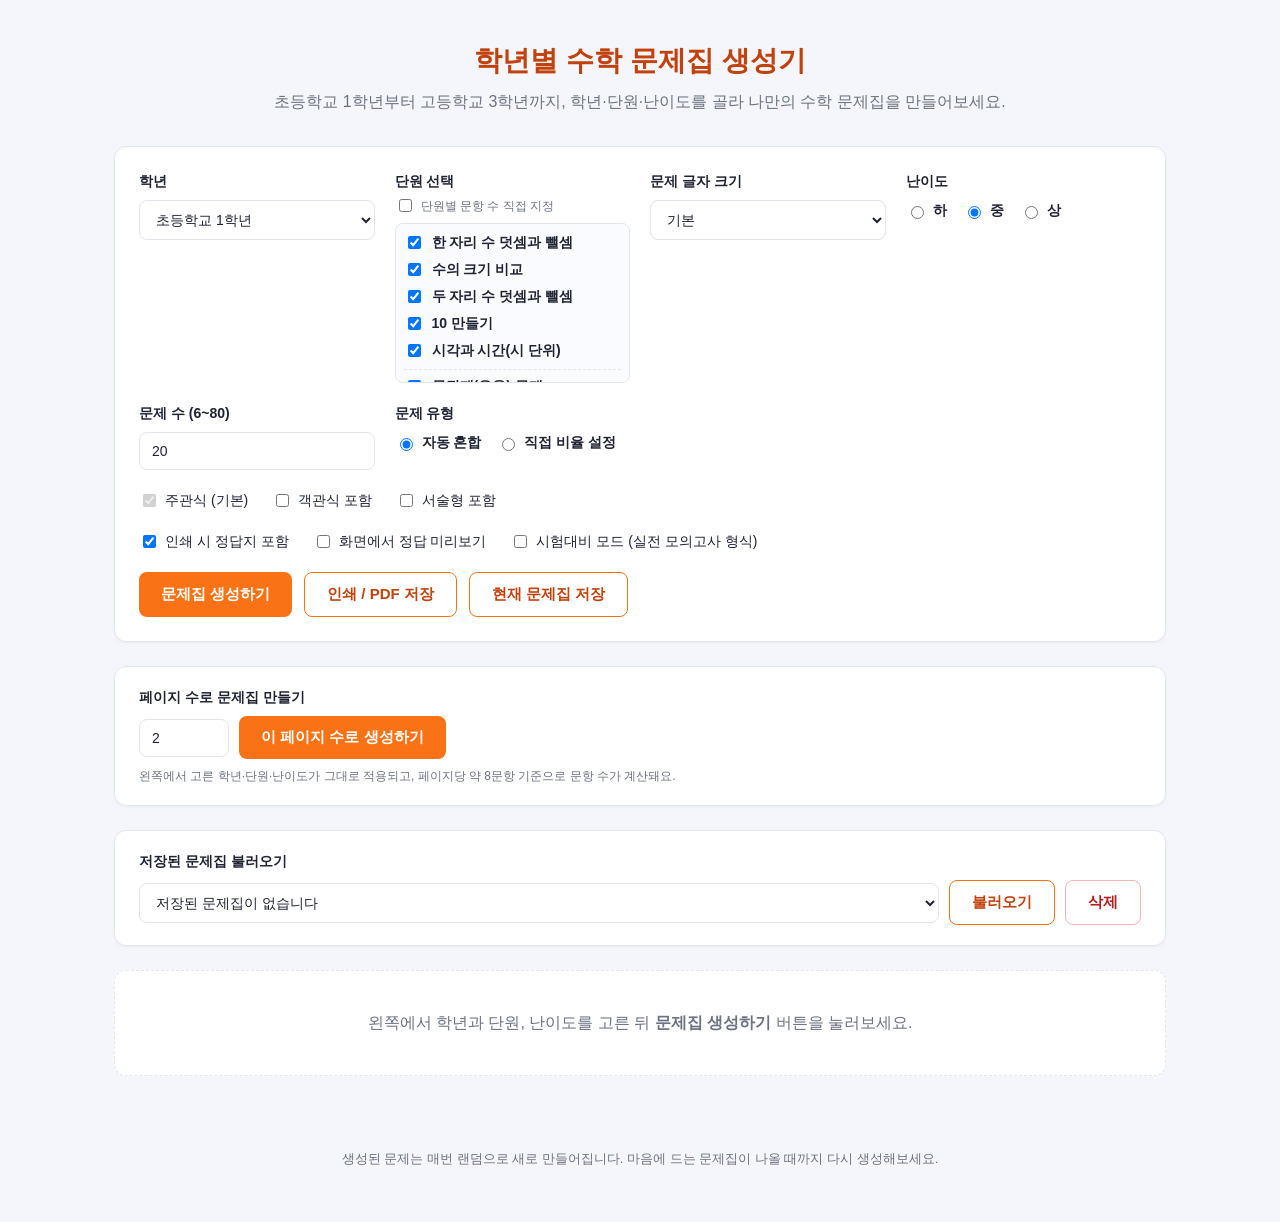
==== index.html @ 893dd8e0 "Initial commit: 학년별 수학 문제집 생성기" ====
<!doctype html>
<html lang="ko">
<head>
<meta charset="UTF-8">
<meta name="viewport" content="width=device-width, initial-scale=1.0">
<title>학년별 수학 문제집 생성기</title>
<link rel="stylesheet" href="style.css">
</head>
<body>
  <header class="site-header no-print">
    <h1>학년별 수학 문제집 생성기</h1>
    <p class="subtitle">초등학교 1학년부터 고등학교 3학년까지, 학년·단원·난이도를 골라 나만의 수학 문제집을 만들어보세요.</p>
  </header>

  <main>
    <section class="control-panel no-print">
      <div class="field">
        <label for="gradeSelect">학년</label>
        <select id="gradeSelect"></select>
      </div>

      <div class="field">
        <label>단원 선택</label>
        <label class="inline-check"><input type="checkbox" id="customCountMode"> 단원별 문항 수 직접 지정</label>
        <div id="topicList" class="topic-list"></div>
      </div>

      <div class="field">
        <label for="fontSizeSelect">문제 글자 크기</label>
        <select id="fontSizeSelect">
          <option value="normal">기본</option>
          <option value="large">크게 (저학년 추천)</option>
          <option value="xlarge">매우 크게</option>
        </select>
      </div>

      <div class="field" id="difficultyField">
        <label>난이도</label>
        <div class="radio-row">
          <label><input type="radio" name="difficulty" value="easy"> 하</label>
          <label><input type="radio" name="difficulty" value="medium" checked> 중</label>
          <label><input type="radio" name="difficulty" value="hard"> 상</label>
        </div>
        <p class="hint exam-only">시험대비 모드에서는 난이도가 하/중/상 비율로 자동 혼합됩니다.</p>
      </div>

      <div class="field" id="countModeField">
        <label for="countInput">문제 수 (6~80)</label>
        <input type="number" id="countInput" value="20" min="6" max="80">
      </div>

      <div class="field">
        <label>문제 유형</label>
        <div class="radio-row">
          <label><input type="radio" name="typeMode" value="auto" checked> 자동 혼합</label>
          <label><input type="radio" name="typeMode" value="manual"> 직접 비율 설정</label>
        </div>
      </div>

      <div class="field checkbox-field">
        <label><input type="checkbox" checked disabled> 주관식 (기본)</label>
        <label><input type="checkbox" id="typeChoice"> 객관식 포함</label>
        <label><input type="checkbox" id="typeEssay"> 서술형 포함</label>
      </div>

      <div class="field hidden" id="typeManualField">
        <label>유형 비율 직접 설정 (%)</label>
        <div class="type-ratio-row">
          <span>객관식 <input type="number" id="mcPercent" value="30" min="0" max="100" disabled> %</span>
          <span>서술형 <input type="number" id="essayPercent" value="20" min="0" max="100" disabled> %</span>
        </div>
        <p class="hint">나머지는 주관식으로 채워져요. 객관식은 답이 숫자·단위로 끝나는 문제에만 자동 적용돼요.</p>
      </div>

      <div class="field checkbox-field">
        <label><input type="checkbox" id="includeAnswers" checked> 인쇄 시 정답지 포함</label>
        <label><input type="checkbox" id="previewAnswers"> 화면에서 정답 미리보기</label>
        <label><input type="checkbox" id="examMode"> 시험대비 모드 (실전 모의고사 형식)</label>
      </div>

      <div class="button-row">
        <button id="generateBtn" class="btn primary">문제집 생성하기</button>
        <button id="printBtn" class="btn secondary">인쇄 / PDF 저장</button>
        <button id="saveBtn" class="btn secondary">현재 문제집 저장</button>
      </div>
    </section>

    <section class="panel-section no-print" id="pagePanel">
      <div class="field">
        <label for="pageSectionInput">페이지 수로 문제집 만들기</label>
        <div class="page-row">
          <input type="number" id="pageSectionInput" value="2" min="1" max="8">
          <button id="generatePagesBtn" class="btn primary">이 페이지 수로 생성하기</button>
        </div>
        <p class="hint">왼쪽에서 고른 학년·단원·난이도가 그대로 적용되고, 페이지당 약 8문항 기준으로 문항 수가 계산돼요.</p>
      </div>
    </section>

    <section class="panel-section no-print">
      <div class="field">
        <label for="savedList">저장된 문제집 불러오기</label>
        <div class="saved-row">
          <select id="savedList"><option value="">저장된 문제집이 없습니다</option></select>
          <button id="loadSavedBtn" class="btn secondary">불러오기</button>
          <button id="deleteSavedBtn" class="btn secondary danger">삭제</button>
        </div>
      </div>
    </section>

    <div id="emptyState" class="empty-state">
      왼쪽에서 학년과 단원, 난이도를 고른 뒤 <b>문제집 생성하기</b> 버튼을 눌러보세요.
    </div>

    <section id="worksheetSection" class="worksheet-section hidden">
      <div id="coverPage" class="sheet cover-page">
        <div class="cover-band"></div>
        <span id="coverBadge" class="cover-badge"></span>
        <h1 id="coverTitle" class="cover-title"></h1>
        <p id="coverSubtitle" class="cover-subtitle"></p>
        <div class="cover-divider"></div>
        <div class="cover-student">
          <div class="cover-field"><span>학교</span><i></i></div>
          <div class="cover-field"><span>학년 / 반</span><i></i></div>
          <div class="cover-field"><span>이름</span><i></i></div>
          <div class="cover-field"><span>날짜</span><i></i></div>
        </div>
        <p id="coverFooter" class="cover-footer"></p>
      </div>

      <div class="sheet">
        <h2 id="worksheetTitle"></h2>
        <div class="meta-row">
          <p id="worksheetMeta" class="meta-text"></p>
          <div class="student-info">
            <span>이름: ________________</span>
            <span class="exam-only">수험번호: ________________</span>
            <span>날짜: ________________</span>
            <span>점수: ________________</span>
          </div>
        </div>
        <div id="problemList"></div>
      </div>

      <div id="answerSheet" class="sheet answer-sheet">
        <h3 id="answerGradeLabel"></h3>
        <div id="answerList" class="answer-grid"></div>
      </div>
    </section>
  </main>

  <footer class="site-footer no-print">
    <p>생성된 문제는 매번 랜덤으로 새로 만들어집니다. 마음에 드는 문제집이 나올 때까지 다시 생성해보세요.</p>
  </footer>

  <script src="data.js"></script>
  <script src="app.js"></script>
</body>
</html>
---- style.css ----
:root {
  --accent: #4f46e5;
  --accent-dark: #3730a3;
  --accent-bg: #eef0ff;
  --bg: #f5f6fb;
  --card-bg: #ffffff;
  --text: #1f2333;
  --text-muted: #6b7280;
  --border: #e2e4ee;
  --radius: 12px;
  transition: color 0.15s ease;
}

/* 학교급별 테마 색상 */
body.theme-elementary {
  --accent: #f97316;
  --accent-dark: #c2410c;
  --accent-bg: #fff3e8;
}
body.theme-middle {
  --accent: #2563eb;
  --accent-dark: #1e40af;
  --accent-bg: #eaf1ff;
}
body.theme-high {
  --accent: #7c3aed;
  --accent-dark: #5b21b6;
  --accent-bg: #f4efff;
}

* { box-sizing: border-box; }

body {
  margin: 0;
  font-family: "Apple SD Gothic Neo", "Malgun Gothic", "Noto Sans KR", sans-serif;
  background: var(--bg);
  color: var(--text);
  line-height: 1.5;
}

.site-header {
  max-width: 1100px;
  margin: 0 auto;
  padding: 40px 24px 16px;
  text-align: center;
}
.site-header h1 { font-size: 28px; margin: 0 0 8px; color: var(--accent-dark); }
.subtitle { color: var(--text-muted); margin: 0; }

main {
  max-width: 1100px;
  margin: 0 auto;
  padding: 16px 24px 60px;
  display: flex;
  flex-direction: column;
  gap: 24px;
}

.control-panel {
  background: var(--card-bg);
  border: 1px solid var(--border);
  border-radius: var(--radius);
  padding: 24px;
  display: grid;
  grid-template-columns: repeat(auto-fit, minmax(220px, 1fr));
  gap: 20px;
  align-items: start;
  box-shadow: 0 1px 3px rgba(20, 20, 43, 0.04);
}

.field { display: flex; flex-direction: column; gap: 8px; }
.field label { font-weight: 600; font-size: 14px; color: var(--text); }

select, input[type="number"] {
  padding: 10px 12px;
  border: 1px solid var(--border);
  border-radius: 8px;
  font-size: 14px;
  background: #fff;
  color: var(--text);
}

.topic-list {
  display: flex;
  flex-direction: column;
  gap: 6px;
  max-height: 160px;
  overflow-y: auto;
  padding: 8px;
  border: 1px solid var(--border);
  border-radius: 8px;
  background: #fafbff;
}
.topic-item { display: flex; align-items: center; gap: 8px; font-size: 14px; cursor: pointer; }
.topic-item span { flex: 1; }
.word-item { border-top: 1px dashed var(--border); padding-top: 6px; margin-top: 2px; font-weight: 600; }

.inline-check { display: flex; align-items: center; gap: 6px; font-weight: 500 !important; font-size: 12px !important; color: var(--text-muted) !important; cursor: pointer; margin-top: -4px; }

.topic-count {
  width: 52px;
  padding: 4px 6px;
  border: 1px solid var(--border);
  border-radius: 6px;
  font-size: 13px;
  text-align: center;
}

.radio-row { display: flex; gap: 16px; font-size: 14px; }
.radio-row label { display: flex; align-items: center; gap: 6px; cursor: pointer; }

.checkbox-field { grid-column: 1 / -1; flex-direction: row; gap: 24px; flex-wrap: wrap; }
.checkbox-field label { display: flex; align-items: center; gap: 6px; font-weight: 500; font-size: 14px; cursor: pointer; }

.hint { margin: 0; font-size: 12px; color: var(--text-muted); font-weight: 400; }
.disabled-field { opacity: 0.55; }
.exam-only { display: none; }
body.exam-mode .exam-only { display: inline; }

.button-row { grid-column: 1 / -1; display: flex; gap: 12px; flex-wrap: wrap; }

.btn {
  padding: 12px 22px;
  border-radius: 8px;
  border: none;
  font-size: 15px;
  font-weight: 600;
  cursor: pointer;
  transition: transform 0.05s ease, opacity 0.15s ease;
}
.btn:active { transform: scale(0.98); }
.btn.primary { background: var(--accent); color: #fff; }
.btn.primary:hover { background: var(--accent-dark); }
.btn.secondary { background: #fff; color: var(--accent-dark); border: 1px solid var(--accent); }
.btn.secondary:hover { background: #eef0ff; }
.btn.danger { color: #b91c1c; border-color: #f3b4b4; }
.btn.danger:hover { background: #fef2f2; }
.btn:disabled { opacity: 0.45; cursor: not-allowed; }

.panel-section {
  background: var(--card-bg);
  border: 1px solid var(--border);
  border-radius: var(--radius);
  padding: 20px 24px;
  box-shadow: 0 1px 3px rgba(20, 20, 43, 0.04);
}
.saved-row, .page-row { display: flex; gap: 10px; flex-wrap: wrap; align-items: center; }
.saved-row select { flex: 1; min-width: 220px; }
.page-row input[type="number"] { width: 90px; }

.empty-state {
  background: var(--card-bg);
  border: 1px dashed var(--border);
  border-radius: var(--radius);
  padding: 40px;
  text-align: center;
  color: var(--text-muted);
}

.hidden { display: none !important; }

.worksheet-section { display: flex; flex-direction: column; gap: 24px; }

.sheet {
  background: var(--card-bg);
  border: 1px solid var(--border);
  border-radius: var(--radius);
  padding: 32px;
  box-shadow: 0 1px 3px rgba(20, 20, 43, 0.04);
}

.cover-page {
  position: relative;
  overflow: hidden;
  min-height: 620px;
  display: flex;
  flex-direction: column;
  align-items: center;
  justify-content: center;
  text-align: center;
  gap: 6px;
  padding: 64px 32px;
}
.cover-band { position: absolute; top: 0; left: 0; right: 0; height: 14px; background: var(--accent); }
.cover-badge {
  display: inline-block;
  padding: 7px 20px;
  border-radius: 999px;
  background: var(--accent-bg);
  color: var(--accent-dark);
  font-weight: 700;
  font-size: 13px;
  letter-spacing: 2px;
  margin-bottom: 18px;
}
.cover-title { font-size: 38px; margin: 0 0 10px; color: var(--accent-dark); line-height: 1.3; }
.cover-subtitle { color: var(--text-muted); font-size: 14px; max-width: 620px; }
.cover-divider { width: 70px; height: 4px; background: var(--accent); border-radius: 2px; margin: 32px 0; }
.cover-student {
  display: grid;
  grid-template-columns: repeat(2, 1fr);
  gap: 26px 56px;
  width: 100%;
  max-width: 480px;
}
.cover-field { text-align: left; }
.cover-field span { display: block; font-size: 12px; color: var(--text-muted); margin-bottom: 8px; font-weight: 600; }
.cover-field i { display: block; height: 1px; background: var(--text); font-style: normal; }
.cover-footer { margin-top: 48px; font-size: 12px; color: var(--text-muted); }

#worksheetTitle { margin: 0 0 12px; font-size: 22px; color: var(--accent-dark); }

.meta-row {
  display: flex;
  justify-content: space-between;
  align-items: center;
  flex-wrap: wrap;
  gap: 12px;
  border-bottom: 2px solid var(--text);
  padding-bottom: 16px;
  margin-bottom: 24px;
}
.meta-text { margin: 0; color: var(--text-muted); font-size: 14px; }
.student-info { display: flex; gap: 20px; font-size: 14px; flex-wrap: wrap; }

.problem-page + .problem-page { margin-top: 32px; padding-top: 24px; border-top: 1px dashed var(--border); }

.problem-grid {
  display: grid;
  grid-template-columns: repeat(4, 1fr);
  gap: 44px 22px;
}
.problem-wide { grid-column: span 2; }

.problem {
  display: flex;
  gap: 8px;
  font-size: 15px;
  padding: 16px 4px;
  border-bottom: 1px dotted var(--border);
}
.problem .num { font-weight: 700; color: var(--accent-dark); min-width: 22px; }
.qtext { flex: 1; line-height: 1.7; }

.qblock { flex: 1; display: flex; flex-direction: column; gap: 10px; }

.choices { display: flex; flex-wrap: wrap; gap: 6px 18px; font-size: 0.95em; }
.choice { white-space: nowrap; }

.essay-tag { font-size: 12px; color: var(--text-muted); font-weight: 400; margin-left: 4px; }
.essay-lines {
  height: 82px;
  background-image: repeating-linear-gradient(to bottom, transparent, transparent 26px, var(--border) 27px);
}

.type-ratio-row { display: flex; gap: 20px; flex-wrap: wrap; font-size: 14px; align-items: center; }
.type-ratio-row input[type="number"] { width: 64px; margin: 0 4px; }

body.font-large .problem { font-size: 19px; padding: 20px 4px; }
body.font-large .qtext { line-height: 1.8; }
body.font-large .problem-grid { grid-template-columns: repeat(2, 1fr); }
body.font-xlarge .problem { font-size: 24px; padding: 24px 4px; }
body.font-xlarge .qtext { line-height: 1.9; }
body.font-xlarge .problem-grid { grid-template-columns: 1fr; }

.frac {
  display: inline-flex;
  flex-direction: column;
  align-items: center;
  vertical-align: middle;
  font-size: 0.9em;
  line-height: 1.1;
  margin: 0 2px;
}
.frac .num { border-bottom: 1.4px solid currentColor; padding: 0 3px; min-width: unset; color: inherit; font-weight: inherit; }
.frac .den { padding: 0 3px; }

.answer-sheet {
  margin-top: 8px;
  display: none;
}
body.show-answers-preview .answer-sheet { display: block; }
.answer-sheet h3 { margin: 0 0 16px; color: var(--accent-dark); }

.answer-grid {
  display: grid;
  grid-template-columns: repeat(auto-fill, minmax(160px, 1fr));
  gap: 10px 16px;
}
.ans-item { font-size: 14px; color: var(--text); }
.ans-item b { color: var(--accent-dark); margin-right: 4px; }

.site-footer {
  max-width: 1100px;
  margin: 0 auto;
  padding: 0 24px 40px;
  text-align: center;
  color: var(--text-muted);
  font-size: 13px;
}

@media (max-width: 900px) {
  .problem-grid { grid-template-columns: repeat(2, 1fr); }
}
@media (max-width: 480px) {
  .problem-grid { grid-template-columns: 1fr; }
  .problem-wide { grid-column: span 1; }
}

@media print {
  body { background: #fff; }
  .no-print { display: none !important; }
  main { padding: 0; max-width: none; }
  .sheet { border: none; box-shadow: none; padding: 0; border-radius: 0; }
  .empty-state { display: none !important; }
  .worksheet-section { gap: 0; }
  .cover-page { page-break-after: always; min-height: 90vh; }
  .answer-sheet {
    display: block;
    page-break-before: always;
  }
  body:not(.include-answers) .answer-sheet { display: none !important; }
  .problem-grid { grid-template-columns: repeat(4, 1fr); }
  .problem { break-inside: avoid; }
  .problem-page + .problem-page { margin-top: 0; padding-top: 0; border-top: none; }
  .problem-page.page-break { page-break-after: always; }
  body.font-large .problem-grid { grid-template-columns: repeat(2, 1fr); }
  body.font-xlarge .problem-grid { grid-template-columns: 1fr; }
}
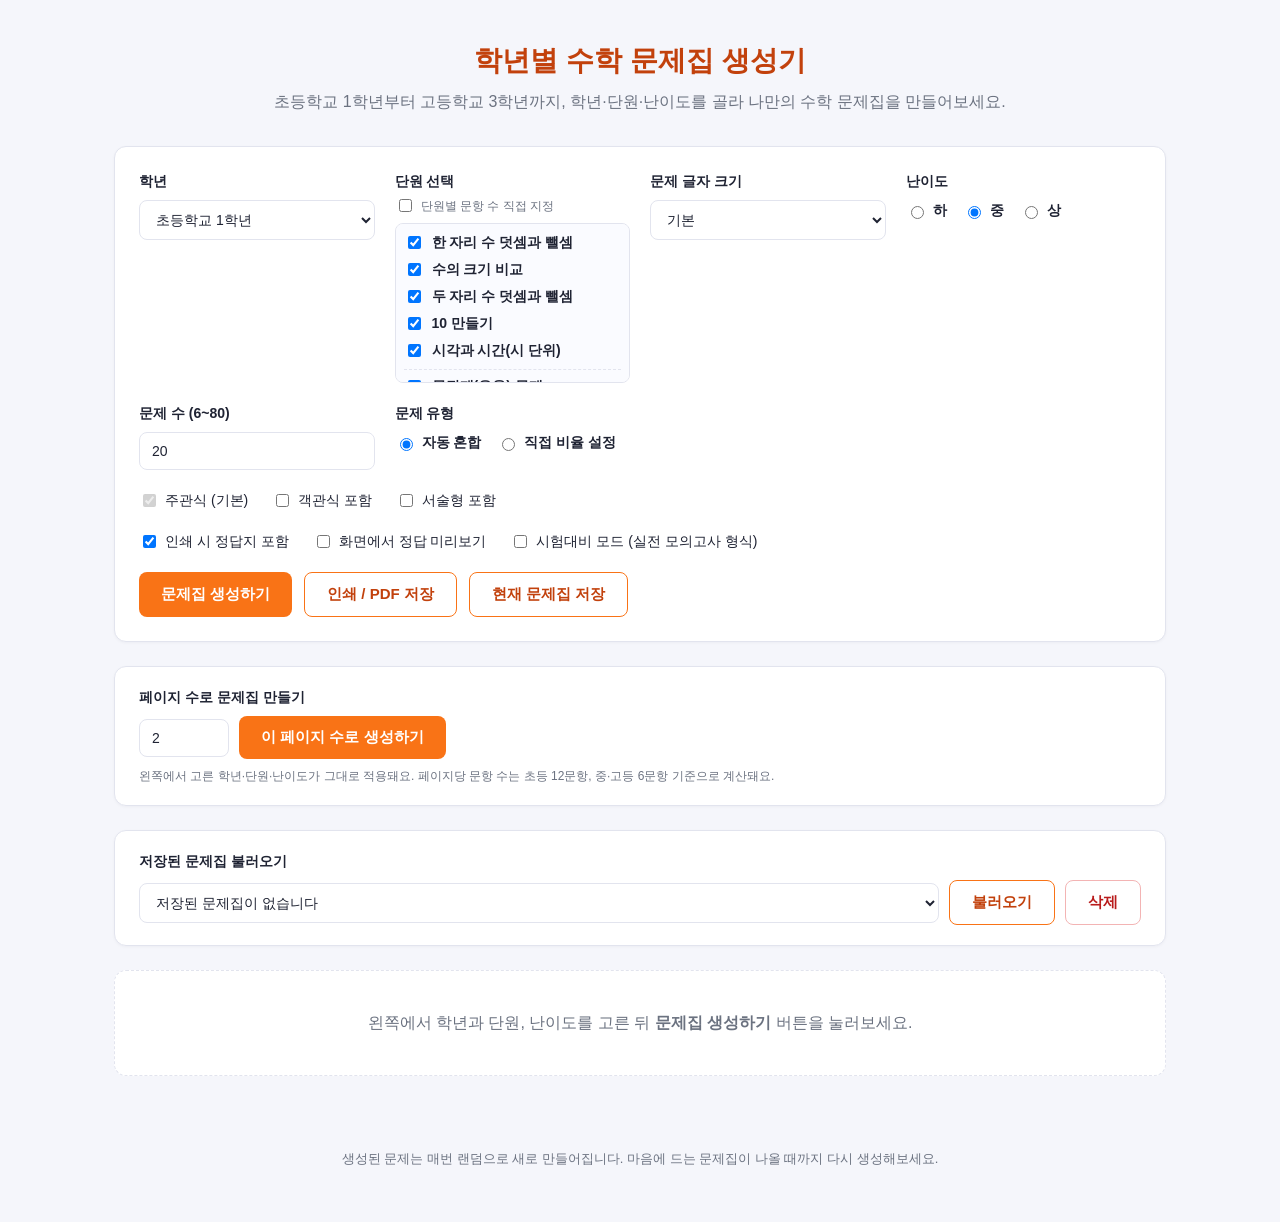
==== commit 92ae3604: "Add diagrams, difficulty badges, repeating page headers, and per-level page sizing - SVG diagrams fo" ====
--- a/index.html
+++ b/index.html
@@ -92,7 +92,7 @@
           <input type="number" id="pageSectionInput" value="2" min="1" max="8">
           <button id="generatePagesBtn" class="btn primary">이 페이지 수로 생성하기</button>
         </div>
-        <p class="hint">왼쪽에서 고른 학년·단원·난이도가 그대로 적용되고, 페이지당 약 8문항 기준으로 문항 수가 계산돼요.</p>
+        <p class="hint">왼쪽에서 고른 학년·단원·난이도가 그대로 적용돼요. 페이지당 문항 수는 초등 12문항, 중·고등 6문항 기준으로 계산돼요.</p>
       </div>
     </section>
 
@@ -117,6 +117,7 @@
         <span id="coverBadge" class="cover-badge"></span>
         <h1 id="coverTitle" class="cover-title"></h1>
         <p id="coverSubtitle" class="cover-subtitle"></p>
+        <div id="coverStats" class="cover-stats"></div>
         <div class="cover-divider"></div>
         <div class="cover-student">
           <div class="cover-field"><span>학교</span><i></i></div>
@@ -127,19 +128,7 @@
         <p id="coverFooter" class="cover-footer"></p>
       </div>
 
-      <div class="sheet">
-        <h2 id="worksheetTitle"></h2>
-        <div class="meta-row">
-          <p id="worksheetMeta" class="meta-text"></p>
-          <div class="student-info">
-            <span>이름: ________________</span>
-            <span class="exam-only">수험번호: ________________</span>
-            <span>날짜: ________________</span>
-            <span>점수: ________________</span>
-          </div>
-        </div>
-        <div id="problemList"></div>
-      </div>
+      <div id="problemList"></div>
 
       <div id="answerSheet" class="sheet answer-sheet">
         <h3 id="answerGradeLabel"></h3>
--- a/style.css
+++ b/style.css
@@ -195,6 +195,16 @@
 }
 .cover-title { font-size: 38px; margin: 0 0 10px; color: var(--accent-dark); line-height: 1.3; }
 .cover-subtitle { color: var(--text-muted); font-size: 14px; max-width: 620px; }
+.cover-stats { display: flex; flex-wrap: wrap; justify-content: center; gap: 8px; margin-top: 18px; }
+.stat-chip {
+  padding: 6px 14px;
+  border-radius: 999px;
+  border: 1px solid var(--border);
+  background: #fafbff;
+  color: var(--text);
+  font-size: 12.5px;
+  font-weight: 600;
+}
 .cover-divider { width: 70px; height: 4px; background: var(--accent); border-radius: 2px; margin: 32px 0; }
 .cover-student {
   display: grid;
@@ -208,27 +218,32 @@
 .cover-field i { display: block; height: 1px; background: var(--text); font-style: normal; }
 .cover-footer { margin-top: 48px; font-size: 12px; color: var(--text-muted); }
 
-#worksheetTitle { margin: 0 0 12px; font-size: 22px; color: var(--accent-dark); }
-
-.meta-row {
-  display: flex;
-  justify-content: space-between;
-  align-items: center;
-  flex-wrap: wrap;
-  gap: 12px;
+#problemList { display: flex; flex-direction: column; gap: 24px; }
+
+.page-block { display: flex; flex-direction: column; }
+
+.page-header {
   border-bottom: 2px solid var(--text);
   padding-bottom: 16px;
   margin-bottom: 24px;
 }
-.meta-text { margin: 0; color: var(--text-muted); font-size: 14px; }
-.student-info { display: flex; gap: 20px; font-size: 14px; flex-wrap: wrap; }
-
-.problem-page + .problem-page { margin-top: 32px; padding-top: 24px; border-top: 1px dashed var(--border); }
+.page-header h2 { margin: 0 0 10px; font-size: 20px; color: var(--accent-dark); }
+.page-header-meta { color: var(--text-muted); font-size: 13px; margin-bottom: 12px; }
+.page-header-student { display: flex; gap: 20px; font-size: 14px; flex-wrap: wrap; }
+
+.page-footer {
+  margin-top: 24px;
+  padding-top: 12px;
+  border-top: 1px solid var(--border);
+  text-align: center;
+  font-size: 12px;
+  color: var(--text-muted);
+}
 
 .problem-grid {
   display: grid;
-  grid-template-columns: repeat(4, 1fr);
-  gap: 44px 22px;
+  grid-template-columns: repeat(2, 1fr);
+  gap: 30px 32px;
 }
 .problem-wide { grid-column: span 2; }
 
@@ -239,10 +254,24 @@
   padding: 16px 4px;
   border-bottom: 1px dotted var(--border);
 }
-.problem .num { font-weight: 700; color: var(--accent-dark); min-width: 22px; }
+.problem .num { font-weight: 700; color: var(--accent-dark); min-width: 22px; display: inline-flex; align-items: center; gap: 6px; }
 .qtext { flex: 1; line-height: 1.7; }
 
 .qblock { flex: 1; display: flex; flex-direction: column; gap: 10px; }
+
+.diff-badge {
+  font-size: 11px;
+  font-weight: 700;
+  padding: 2px 7px;
+  border-radius: 5px;
+  color: #fff;
+}
+.diff-badge.diff-easy { background: #22c55e; }
+.diff-badge.diff-medium { background: #3b82f6; }
+.diff-badge.diff-hard { background: #ef4444; }
+
+.diagram-wrap { display: flex; justify-content: center; padding: 4px 0; color: var(--text); }
+.diagram-wrap svg.prob-diagram { max-width: 110px; height: auto; }
 
 .choices { display: flex; flex-wrap: wrap; gap: 6px 18px; font-size: 0.95em; }
 .choice { white-space: nowrap; }
@@ -258,7 +287,7 @@
 
 body.font-large .problem { font-size: 19px; padding: 20px 4px; }
 body.font-large .qtext { line-height: 1.8; }
-body.font-large .problem-grid { grid-template-columns: repeat(2, 1fr); }
+body.font-large .problem-grid { grid-template-columns: 1fr; }
 body.font-xlarge .problem { font-size: 24px; padding: 24px 4px; }
 body.font-xlarge .qtext { line-height: 1.9; }
 body.font-xlarge .problem-grid { grid-template-columns: 1fr; }
@@ -299,10 +328,7 @@
   font-size: 13px;
 }
 
-@media (max-width: 900px) {
-  .problem-grid { grid-template-columns: repeat(2, 1fr); }
-}
-@media (max-width: 480px) {
+@media (max-width: 640px) {
   .problem-grid { grid-template-columns: 1fr; }
   .problem-wide { grid-column: span 1; }
 }
@@ -314,16 +340,16 @@
   .sheet { border: none; box-shadow: none; padding: 0; border-radius: 0; }
   .empty-state { display: none !important; }
   .worksheet-section { gap: 0; }
+  #problemList { gap: 0; }
   .cover-page { page-break-after: always; min-height: 90vh; }
   .answer-sheet {
     display: block;
     page-break-before: always;
   }
   body:not(.include-answers) .answer-sheet { display: none !important; }
-  .problem-grid { grid-template-columns: repeat(4, 1fr); }
+  .problem-grid { grid-template-columns: repeat(2, 1fr); }
   .problem { break-inside: avoid; }
-  .problem-page + .problem-page { margin-top: 0; padding-top: 0; border-top: none; }
-  .problem-page.page-break { page-break-after: always; }
-  body.font-large .problem-grid { grid-template-columns: repeat(2, 1fr); }
+  .page-block.page-break { page-break-after: always; }
+  body.font-large .problem-grid,
   body.font-xlarge .problem-grid { grid-template-columns: 1fr; }
 }
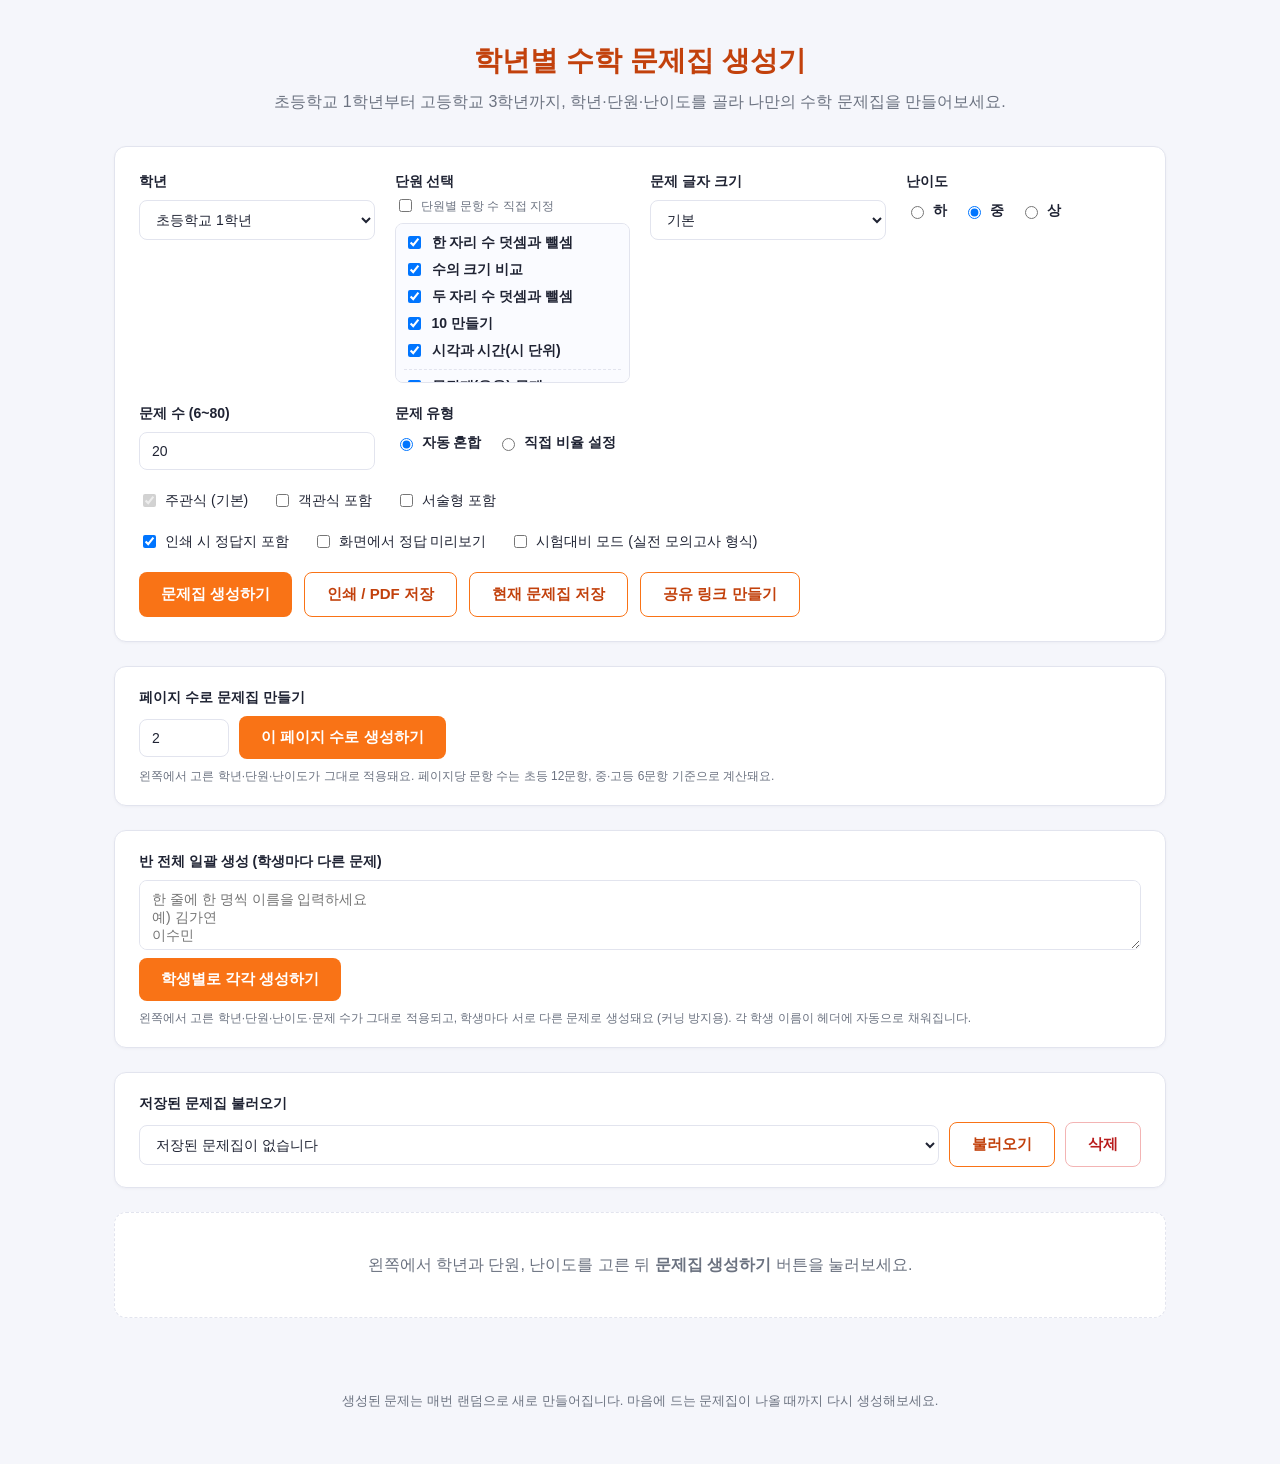
==== commit cc79770f: "Add 5-choice MC, star ratings, condition boxes, solutions, batch mode, sharing - 객관식 4지선다 -> 5지선다(①~" ====
--- a/index.html
+++ b/index.html
@@ -82,6 +82,7 @@
         <button id="generateBtn" class="btn primary">문제집 생성하기</button>
         <button id="printBtn" class="btn secondary">인쇄 / PDF 저장</button>
         <button id="saveBtn" class="btn secondary">현재 문제집 저장</button>
+        <button id="shareBtn" class="btn secondary">공유 링크 만들기</button>
       </div>
     </section>
 
@@ -93,6 +94,17 @@
           <button id="generatePagesBtn" class="btn primary">이 페이지 수로 생성하기</button>
         </div>
         <p class="hint">왼쪽에서 고른 학년·단원·난이도가 그대로 적용돼요. 페이지당 문항 수는 초등 12문항, 중·고등 6문항 기준으로 계산돼요.</p>
+      </div>
+    </section>
+
+    <section class="panel-section no-print">
+      <div class="field">
+        <label for="studentNamesInput">반 전체 일괄 생성 (학생마다 다른 문제)</label>
+        <textarea id="studentNamesInput" rows="3" placeholder="한 줄에 한 명씩 이름을 입력하세요&#10;예) 김가연&#10;이수민"></textarea>
+        <div class="page-row">
+          <button id="generateBatchBtn" class="btn primary">학생별로 각각 생성하기</button>
+        </div>
+        <p class="hint">왼쪽에서 고른 학년·단원·난이도·문제 수가 그대로 적용되고, 학생마다 서로 다른 문제로 생성돼요 (커닝 방지용). 각 학생 이름이 헤더에 자동으로 채워집니다.</p>
       </div>
     </section>
 
@@ -112,7 +124,7 @@
     </div>
 
     <section id="worksheetSection" class="worksheet-section hidden">
-      <div id="coverPage" class="sheet cover-page">
+      <div id="coverPage" class="page-sheet cover-page">
         <div class="cover-band"></div>
         <span id="coverBadge" class="cover-badge"></span>
         <h1 id="coverTitle" class="cover-title"></h1>
--- a/style.css
+++ b/style.css
@@ -71,7 +71,7 @@
 .field { display: flex; flex-direction: column; gap: 8px; }
 .field label { font-weight: 600; font-size: 14px; color: var(--text); }
 
-select, input[type="number"] {
+select, input[type="number"], textarea {
   padding: 10px 12px;
   border: 1px solid var(--border);
   border-radius: 8px;
@@ -79,6 +79,7 @@
   background: #fff;
   color: var(--text);
 }
+textarea { font-family: inherit; resize: vertical; width: 100%; }
 
 .topic-list {
   display: flex;
@@ -169,17 +170,26 @@
   box-shadow: 0 1px 3px rgba(20, 20, 43, 0.04);
 }
 
+.page-sheet {
+  width: min(100%, 720px);
+  aspect-ratio: 210 / 297;
+  margin: 0 auto;
+  border: 2px solid var(--text);
+  border-radius: 4px;
+  background: var(--card-bg);
+  box-shadow: 0 1px 3px rgba(20, 20, 43, 0.04);
+  display: flex;
+  flex-direction: column;
+  overflow: hidden;
+}
+
 .cover-page {
   position: relative;
-  overflow: hidden;
-  min-height: 620px;
-  display: flex;
-  flex-direction: column;
   align-items: center;
   justify-content: center;
   text-align: center;
   gap: 6px;
-  padding: 64px 32px;
+  padding: 48px 32px;
 }
 .cover-band { position: absolute; top: 0; left: 0; right: 0; height: 14px; background: var(--accent); }
 .cover-badge {
@@ -220,66 +230,115 @@
 
 #problemList { display: flex; flex-direction: column; gap: 24px; }
 
-.page-block { display: flex; flex-direction: column; }
+.page-block { padding: 20px; }
 
 .page-header {
-  border-bottom: 2px solid var(--text);
-  padding-bottom: 16px;
-  margin-bottom: 24px;
-}
-.page-header h2 { margin: 0 0 10px; font-size: 20px; color: var(--accent-dark); }
-.page-header-meta { color: var(--text-muted); font-size: 13px; margin-bottom: 12px; }
-.page-header-student { display: flex; gap: 20px; font-size: 14px; flex-wrap: wrap; }
+  background: var(--accent);
+  color: #fff;
+  border-radius: 6px;
+  padding: 16px 20px;
+  margin-bottom: 16px;
+  flex-shrink: 0;
+}
+.page-header h2 { margin: 0 0 8px; font-size: 18px; color: #fff; }
+.page-header-meta { color: rgba(255, 255, 255, 0.88); font-size: 12px; margin-bottom: 10px; }
+
+.header-table { border-collapse: collapse; width: 100%; font-size: 11px; color: #fff; }
+.header-table th, .header-table td {
+  border: 1px solid rgba(255, 255, 255, 0.5);
+  padding: 4px 10px;
+  text-align: left;
+  font-weight: 400;
+}
+.header-table th { background: rgba(255, 255, 255, 0.15); font-weight: 700; white-space: nowrap; width: 1%; }
+.header-table td { min-width: 70px; }
+.exam-only-cell { display: none; }
+body.exam-mode .exam-only-cell { display: table-cell; }
 
 .page-footer {
-  margin-top: 24px;
-  padding-top: 12px;
-  border-top: 1px solid var(--border);
-  text-align: center;
-  font-size: 12px;
+  margin-top: 12px;
+  padding-top: 8px;
+  text-align: center;
+  font-size: 11px;
   color: var(--text-muted);
+  flex-shrink: 0;
 }
 
 .problem-grid {
+  position: relative;
+  flex: 1;
   display: grid;
-  grid-template-columns: repeat(2, 1fr);
-  gap: 30px 32px;
-}
-.problem-wide { grid-column: span 2; }
+  grid-template-columns: 1fr 1fr;
+  gap: 14px 22px;
+  min-height: 0;
+}
+.problem-grid::before {
+  content: '';
+  position: absolute;
+  left: 50%;
+  top: 4px;
+  bottom: 4px;
+  width: 1px;
+  background: var(--border);
+}
 
 .problem {
   display: flex;
+  align-items: flex-start;
   gap: 8px;
-  font-size: 15px;
-  padding: 16px 4px;
-  border-bottom: 1px dotted var(--border);
-}
-.problem .num { font-weight: 700; color: var(--accent-dark); min-width: 22px; display: inline-flex; align-items: center; gap: 6px; }
-.qtext { flex: 1; line-height: 1.7; }
-
-.qblock { flex: 1; display: flex; flex-direction: column; gap: 10px; }
+  font-size: 13.5px;
+  padding: 10px;
+  border: 1px solid var(--border);
+  border-radius: 6px;
+}
+.problem .num { font-weight: 700; color: var(--accent-dark); min-width: 20px; display: inline-flex; align-items: center; gap: 5px; }
+.qtext { flex: 1; line-height: 1.5; }
+
+.qblock { flex: 1; align-self: stretch; display: flex; flex-direction: column; gap: 10px; }
 
 .diff-badge {
-  font-size: 11px;
+  font-size: 8px;
   font-weight: 700;
-  padding: 2px 7px;
+  padding: 3px 6px;
   border-radius: 5px;
   color: #fff;
+  letter-spacing: 0.5px;
+  white-space: nowrap;
 }
 .diff-badge.diff-easy { background: #22c55e; }
 .diff-badge.diff-medium { background: #3b82f6; }
 .diff-badge.diff-hard { background: #ef4444; }
 
-.diagram-wrap { display: flex; justify-content: center; padding: 4px 0; color: var(--text); }
-.diagram-wrap svg.prob-diagram { max-width: 110px; height: auto; }
-
-.choices { display: flex; flex-wrap: wrap; gap: 6px 18px; font-size: 0.95em; }
+.condition-box {
+  border: 1px solid var(--border);
+  border-radius: 6px;
+  padding: 8px 10px;
+  background: #fafbff;
+  font-size: 0.92em;
+  white-space: pre-line;
+  line-height: 1.5;
+}
+
+.diagram-wrap { display: flex; justify-content: center; padding: 2px 0; color: var(--text); }
+.diagram-wrap svg.prob-diagram { max-width: 92px; height: auto; }
+
+.prob-table { border-collapse: collapse; font-size: 11px; margin: 0 auto; }
+.prob-table th, .prob-table td {
+  border: 1px solid var(--border);
+  padding: 3px 8px;
+  text-align: center;
+  white-space: nowrap;
+}
+.prob-table th { background: var(--accent-bg); color: var(--accent-dark); font-weight: 700; }
+
+.choices { display: flex; flex-wrap: wrap; gap: 4px 12px; font-size: 0.88em; }
 .choice { white-space: nowrap; }
 
-.essay-tag { font-size: 12px; color: var(--text-muted); font-weight: 400; margin-left: 4px; }
+.essay-tag { font-size: 10.5px; color: var(--text-muted); font-weight: 400; margin-left: 4px; }
 .essay-lines {
-  height: 82px;
-  background-image: repeating-linear-gradient(to bottom, transparent, transparent 26px, var(--border) 27px);
+  flex: 1;
+  min-height: 30px;
+  background-image: repeating-linear-gradient(to bottom, transparent, transparent 18px, var(--border) 19px);
 }
 
 .type-ratio-row { display: flex; gap: 20px; flex-wrap: wrap; font-size: 14px; align-items: center; }
@@ -318,6 +377,8 @@
 }
 .ans-item { font-size: 14px; color: var(--text); }
 .ans-item b { color: var(--accent-dark); margin-right: 4px; }
+.ans-solution { display: block; font-size: 10.5px; color: var(--text-muted); margin-top: 2px; }
+.ans-student-header { grid-column: 1 / -1; font-weight: 700; color: var(--accent-dark); margin-top: 14px; font-size: 13px; }
 
 .site-footer {
   max-width: 1100px;
@@ -330,7 +391,6 @@
 
 @media (max-width: 640px) {
   .problem-grid { grid-template-columns: 1fr; }
-  .problem-wide { grid-column: span 1; }
 }
 
 @media print {
@@ -341,13 +401,13 @@
   .empty-state { display: none !important; }
   .worksheet-section { gap: 0; }
   #problemList { gap: 0; }
-  .cover-page { page-break-after: always; min-height: 90vh; }
+  .page-sheet { width: 100%; border-width: 1.5px; }
+  .cover-page { page-break-after: always; }
   .answer-sheet {
     display: block;
     page-break-before: always;
   }
   body:not(.include-answers) .answer-sheet { display: none !important; }
-  .problem-grid { grid-template-columns: repeat(2, 1fr); }
   .problem { break-inside: avoid; }
   .page-block.page-break { page-break-after: always; }
   body.font-large .problem-grid,
